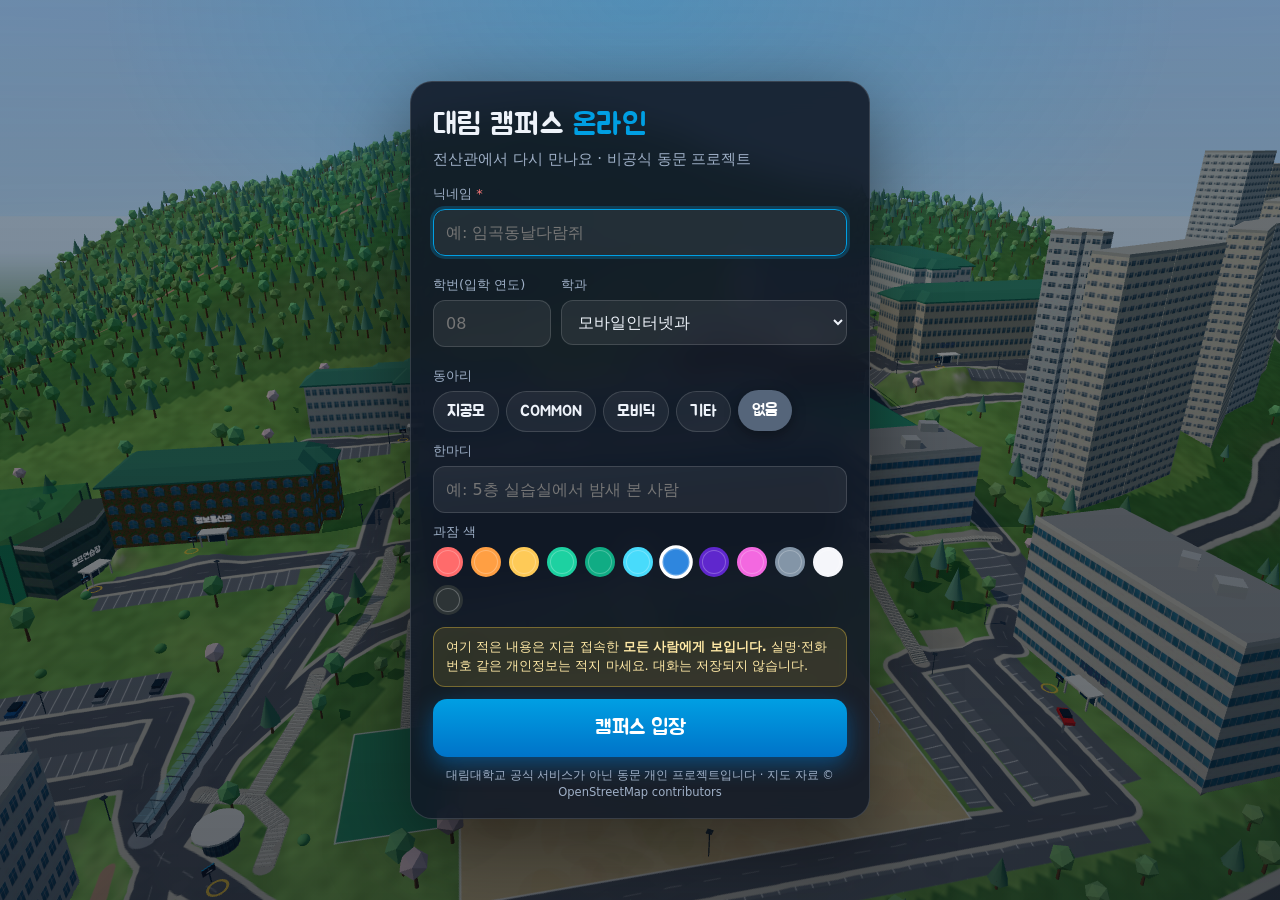
==== index.html @ 1b870dc9 "대림 캠퍼스 온라인 첫 버전 대림대학교 안양 캠퍼스를 3D로 걸어 다니며 접속자끼리 만나는 정적 웹앱.  - 캠퍼스: OpenStreetMap 건물·도로 + SRTM 고도로 지형·" ====
<!doctype html>
<html lang="ko">
<head>
<meta charset="utf-8">
<meta name="viewport" content="width=device-width, initial-scale=1, maximum-scale=1, user-scalable=no, viewport-fit=cover">
<title>대림 캠퍼스 온라인 — 전산관에서 다시 만나요</title>
<meta name="description" content="대림대학교 안양 캠퍼스를 3D로 걸어 다니며 동문들과 만나는 비공식 동문 프로젝트. 전산관, 지공모·COMMON·모비딕 동아리방, 스탬프 투어, 등굣길 타임어택.">
<meta name="theme-color" content="#0e1420">
<meta property="og:title" content="대림 캠퍼스 온라인">
<meta property="og:description" content="전산관에서 다시 만나요 — 3D 캠퍼스를 걸으며 채팅하는 비공식 동문 프로젝트">
<link rel="icon" href="data:image/svg+xml,%3Csvg xmlns='http://www.w3.org/2000/svg' viewBox='0 0 64 64'%3E%3Crect width='64' height='64' rx='14' fill='%23008fd5'/%3E%3Cpath d='M12 46 32 14l20 32z' fill='%23fff'/%3E%3Crect x='27' y='34' width='10' height='12' fill='%23008fd5'/%3E%3C/svg%3E">
<link rel="preconnect" href="https://fonts.googleapis.com">
<link rel="preconnect" href="https://fonts.gstatic.com" crossorigin>
<link href="https://fonts.googleapis.com/css2?family=Jua&display=swap" rel="stylesheet">
<link rel="stylesheet" href="css/style.css?v=1">
<script type="importmap">{ "imports": { "three": "./vendor/three.module.min.js" } }</script>
</head>
<body>
<canvas id="view"></canvas>

<!-- 불러오는 중 -->
<div id="loading" class="screen">
  <div class="loadbox">
    <div class="logo">대림 캠퍼스 <b>온라인</b></div>
    <div class="bar"><i id="loadbar"></i></div>
    <p id="loadmsg">캠퍼스를 짓는 중…</p>
  </div>
</div>

<!-- 입장 -->
<div id="join" class="screen hidden">
  <form id="joinForm" class="card" autocomplete="off">
    <h1>대림 캠퍼스 <b>온라인</b></h1>
    <p class="sub">전산관에서 다시 만나요 · 비공식 동문 프로젝트</p>
    <label class="field"><span>닉네임 <em>*</em></span>
      <input id="fName" maxlength="12" required placeholder="예: 임곡동날다람쥐" enterkeyhint="next"></label>
    <div class="row">
      <label class="field small"><span>학번(입학 연도)</span>
        <input id="fYear" inputmode="numeric" maxlength="2" pattern="[0-9]{2}" placeholder="08"></label>
      <label class="field"><span>학과</span>
        <select id="fMajor"></select></label>
    </div>
    <div class="field"><span>동아리</span>
      <div class="chips" id="fClub"></div>
      <input id="fClubText" class="hidden" maxlength="8" placeholder="동아리 이름">
    </div>
    <label class="field"><span>한마디</span>
      <input id="fTag" maxlength="30" placeholder="예: 5층 실습실에서 밤새 본 사람"></label>
    <div class="field"><span>과잠 색</span>
      <div class="swatches" id="fColors"></div>
    </div>
    <p class="notice">여기 적은 내용은 지금 접속한 <b>모든 사람에게 보입니다.</b> 실명·전화번호 같은 개인정보는 적지 마세요. 대화는 저장되지 않습니다.</p>
    <button type="submit" class="primary">캠퍼스 입장</button>
    <p class="fine">대림대학교 공식 서비스가 아닌 동문 개인 프로젝트입니다 · 지도 자료 © OpenStreetMap contributors</p>
  </form>
</div>

<!-- 게임 화면 -->
<div id="hud" class="hidden">
  <div id="topbar">
    <div class="brand">대림 캠퍼스 <b>온라인</b></div>
    <div id="place">정문</div>
    <button id="net" type="button" title="접속자 보기"><i></i><span>연결 중…</span></button>
  </div>

  <div id="side">
    <canvas id="minimap" width="360" height="360"></canvas>
    <div id="stats">
      <div class="stat" id="sStamp" title="스탬프 투어"><span>📍</span><b>0/15</b></div>
      <div class="stat" id="sGrade" title="모은 A+"><span>🅰</span><b>0</b></div>
    </div>
    <div id="menu">
      <button data-menu="stamps" title="스탬프북 (B)">📖</button>
      <button data-menu="players" title="접속자 (Tab)">👥</button>
      <button data-menu="map" title="전체 지도 (M)">🗺️</button>
      <button data-menu="emote" title="감정표현 (1~6)">🙌</button>
      <button data-menu="time" title="낮·노을·밤">🌙</button>
      <button data-menu="help" title="도움말 (H)">❓</button>
    </div>
  </div>

  <div id="stamina"><i></i></div>
  <div id="timer" class="hidden"></div>
  <div id="prompt" class="hidden"><kbd>E</kbd><span></span></div>
  <div id="banner" class="hidden"><b></b><span></span></div>
  <div id="toasts"></div>

  <div id="chat">
    <div id="chatlog" aria-live="polite"></div>
    <form id="chatform" autocomplete="off">
      <input id="chatinput" maxlength="120" placeholder="Enter 키로 채팅" enterkeyhint="send">
      <button type="submit" aria-label="보내기">➤</button>
    </form>
  </div>

  <div id="emotes">
    <button data-emote="1" title="인사 (1)">👋</button>
    <button data-emote="2" title="환호 (2)">🎉</button>
    <button data-emote="3" title="춤 (3)">💃</button>
    <button data-emote="4" title="꾸벅 (4)">🙇</button>
    <button data-emote="5" title="앉기 (5)">🧘</button>
    <button data-emote="6" title="하트 (6)">❤️</button>
  </div>

  <div id="touch">
    <div id="joy"><div id="knob"></div></div>
    <button id="bRun" type="button">달리기</button>
    <button id="bAct" type="button" class="hidden">E</button>
    <button id="bJump" type="button">점프</button>
  </div>
</div>

<!-- 패널(스탬프북·건물 안내·미니게임 등) -->
<div id="panel" class="hidden">
  <div class="card">
    <button id="panelClose" type="button" aria-label="닫기">✕</button>
    <h2 id="panelTitle"></h2>
    <div id="panelBody"></div>
  </div>
</div>

<noscript>이 페이지는 자바스크립트와 WebGL이 필요합니다.</noscript>
<script type="module" src="src/main.js?v=1"></script>
</body>
</html>
---- css/style.css ----
:root {
  --blue: #009fe3;
  --blue2: #0073c8;
  --ink: #101826;
  --glass: rgba(16, 24, 38, 0.72);
  --glass2: rgba(16, 24, 38, 0.88);
  --line: rgba(255, 255, 255, 0.14);
  --text: #eef3fa;
  --muted: #9fb0c7;
  --yellow: #ffd23f;
  --head: 'Jua', 'Pretendard', 'Malgun Gothic', 'Apple SD Gothic Neo', sans-serif;
  --body: 'Pretendard', 'Malgun Gothic', 'Apple SD Gothic Neo', 'Noto Sans KR', system-ui, sans-serif;
  --safe-b: env(safe-area-inset-bottom, 0px);
  --safe-t: env(safe-area-inset-top, 0px);
}
* { box-sizing: border-box; -webkit-tap-highlight-color: transparent; }
html, body { margin: 0; height: 100%; overflow: hidden; background: #0e1420; color: var(--text); font: 15px/1.45 var(--body); overscroll-behavior: none; }
button, input, select { font: inherit; color: inherit; }
button { cursor: pointer; }
.hidden { display: none !important; }
#view { position: fixed; inset: 0; width: 100%; height: 100%; display: block; touch-action: none; outline: none; }

/* ---------- 전체 화면(불러오기·입장) ---------- */
.screen { position: fixed; inset: 0; z-index: 50; display: grid; place-items: center; padding: 16px; overflow: auto;
  background: radial-gradient(1200px 700px at 50% 0%, rgba(0, 159, 227, 0.35), transparent 60%), linear-gradient(180deg, rgba(10, 16, 28, 0.82), rgba(10, 16, 28, 0.94)); }
#loading { background: linear-gradient(180deg, #0f2540, #0b1220); }
#join { background: radial-gradient(900px 600px at 50% 0%, rgba(0, 159, 227, 0.22), transparent 60%), linear-gradient(180deg, rgba(10, 16, 28, 0.35), rgba(10, 16, 28, 0.62)); }
.loadbox { text-align: center; width: min(360px, 86vw); }
.logo, .card h1, .brand { font-family: var(--head); letter-spacing: 0.5px; }
.logo { font-size: 34px; }
.logo b, .card h1 b, .brand b { color: var(--blue); font-weight: normal; }
.bar { height: 10px; border-radius: 99px; background: rgba(255, 255, 255, 0.12); overflow: hidden; margin: 22px 0 10px; }
.bar i { display: block; height: 100%; width: 8%; border-radius: 99px; background: linear-gradient(90deg, var(--blue), #6fe3ff); transition: width 0.35s; }
#loadmsg { color: var(--muted); margin: 0; }

.card { position: relative; width: min(460px, 100%); background: var(--glass2); border: 1px solid var(--line); border-radius: 22px; padding: 22px 22px 18px;
  box-shadow: 0 24px 80px rgba(0, 0, 0, 0.5); backdrop-filter: blur(14px); }
.card h1 { margin: 0; font-size: 30px; font-weight: normal; }
.card .sub { margin: 2px 0 14px; color: var(--muted); }
.field { display: block; margin: 10px 0; }
.field > span { display: block; font-size: 13px; color: var(--muted); margin-bottom: 5px; }
.field em { color: #ff7b7b; font-style: normal; }
.row { display: flex; gap: 10px; }
.row .field { flex: 1; }
.row .field.small { flex: 0 0 118px; }
input, select { width: 100%; padding: 11px 12px; border-radius: 12px; border: 1px solid var(--line); background: rgba(255, 255, 255, 0.07); outline: none; font-size: 16px; }
select option { color: #111; }
input:focus, select:focus { border-color: var(--blue); box-shadow: 0 0 0 3px rgba(0, 159, 227, 0.25); }
.chips { display: flex; flex-wrap: wrap; gap: 7px; }
.chips button { padding: 8px 13px; border-radius: 99px; border: 1px solid var(--line); background: rgba(255, 255, 255, 0.06); font-family: var(--head); font-size: 16px; }
.chips button.on { background: var(--c, var(--blue)); border-color: transparent; color: #fff; box-shadow: 0 4px 14px rgba(0, 0, 0, 0.35); transform: translateY(-1px); }
#fClubText { margin-top: 8px; }
.swatches { display: flex; flex-wrap: wrap; gap: 8px; }
.swatches button { width: 30px; height: 30px; border-radius: 50%; border: 3px solid transparent; padding: 0; box-shadow: inset 0 0 0 1px rgba(255, 255, 255, 0.25); }
.swatches button.on { border-color: #fff; transform: scale(1.12); }
.notice { margin: 12px 0; padding: 10px 12px; border-radius: 12px; background: rgba(255, 210, 63, 0.12); border: 1px solid rgba(255, 210, 63, 0.35); font-size: 13px; color: #ffe9a6; }
.primary { width: 100%; padding: 14px; border: 0; border-radius: 14px; background: linear-gradient(180deg, var(--blue), var(--blue2)); color: #fff; font-family: var(--head); font-size: 21px;
  box-shadow: 0 8px 22px rgba(0, 115, 200, 0.5); }
.primary:active { transform: translateY(1px); }
.fine { margin: 10px 0 0; font-size: 11.5px; color: var(--muted); text-align: center; }

/* ---------- HUD ---------- */
#hud { position: fixed; inset: 0; z-index: 10; pointer-events: none; }
#hud > * { pointer-events: auto; }
#topbar { position: absolute; left: 12px; top: calc(10px + var(--safe-t)); display: flex; align-items: center; gap: 8px; }
.brand { font-size: 19px; background: var(--glass); border: 1px solid var(--line); padding: 6px 13px; border-radius: 99px; backdrop-filter: blur(8px); }
#place { background: var(--glass); border: 1px solid var(--line); padding: 6px 13px; border-radius: 99px; font-weight: 700; backdrop-filter: blur(8px); }
#net { display: flex; align-items: center; gap: 7px; background: var(--glass); border: 1px solid var(--line); padding: 6px 13px; border-radius: 99px; backdrop-filter: blur(8px); }
#net i { width: 9px; height: 9px; border-radius: 50%; background: #f5a623; box-shadow: 0 0 8px currentColor; }
#net.up i { background: #3ddc84; }
#net.down i { background: #ff5d5d; }

#side { position: absolute; right: 12px; top: calc(10px + var(--safe-t)); display: flex; flex-direction: column; align-items: flex-end; gap: 8px; }
#minimap { width: 168px; height: 168px; border-radius: 50%; border: 3px solid rgba(255, 255, 255, 0.85); box-shadow: 0 8px 24px rgba(0, 0, 0, 0.45); background: #2c3e2f; cursor: pointer; }
#stats { display: flex; gap: 6px; }
.stat { display: flex; align-items: center; gap: 5px; background: var(--glass); border: 1px solid var(--line); padding: 4px 10px; border-radius: 99px; backdrop-filter: blur(8px); font-family: var(--head); font-size: 16px; }
.stat b { font-weight: normal; }
.stat.pop { animation: pop 0.5s; }
@keyframes pop { 30% { transform: scale(1.35); background: var(--yellow); color: #222; } }
#menu { display: flex; gap: 6px; }
.emogrid { display: grid; grid-template-columns: repeat(3, 1fr); gap: 8px; }
.emogrid button { padding: 14px 6px; border-radius: 14px; border: 1px solid var(--line); background: rgba(255, 255, 255, 0.08); font-size: 30px; }
.emogrid button small { display: block; font-size: 13px; color: var(--muted); margin-top: 2px; }
#menu button, #emotes button { width: 40px; height: 40px; border-radius: 12px; border: 1px solid var(--line); background: var(--glass); font-size: 19px; padding: 0; backdrop-filter: blur(8px); }
#menu button:hover, #emotes button:hover { background: rgba(0, 159, 227, 0.55); }

#stamina { position: absolute; left: 50%; bottom: calc(26px + var(--safe-b)); width: 190px; height: 9px; transform: translateX(-50%); border-radius: 99px; background: rgba(0, 0, 0, 0.45); border: 1px solid var(--line); overflow: hidden; opacity: 0; transition: opacity 0.3s; }
#stamina.show { opacity: 1; }
#stamina i { display: block; height: 100%; width: 100%; background: linear-gradient(90deg, #5fe08a, #c8f56b); transition: width 0.1s; }
#stamina.tired i { background: #ff6b6b; }

#timer { position: absolute; left: 50%; top: calc(58px + var(--safe-t)); transform: translateX(-50%); font-family: var(--head); font-size: 26px; padding: 6px 18px; border-radius: 14px; background: rgba(255, 210, 63, 0.95); color: #1b1b1b; box-shadow: 0 8px 24px rgba(0, 0, 0, 0.4); white-space: nowrap; }
#timer small { font-size: 14px; opacity: 0.75; margin-left: 8px; }

#prompt { position: absolute; left: 50%; bottom: calc(64px + var(--safe-b)); transform: translateX(-50%); display: flex; align-items: center; gap: 9px; padding: 9px 16px 9px 10px; border-radius: 99px; background: var(--glass2); border: 1px solid rgba(255, 255, 255, 0.3); font-weight: 700; box-shadow: 0 8px 24px rgba(0, 0, 0, 0.4); cursor: pointer; white-space: nowrap; animation: bob 1.1s infinite; }
#prompt kbd { display: grid; place-items: center; min-width: 28px; height: 28px; padding: 0 6px; border-radius: 8px; background: var(--yellow); color: #111; font: 700 15px var(--body); box-shadow: 0 2px 0 #b98f12; }
@keyframes bob { 50% { transform: translateX(-50%) translateY(-4px); } }

#banner { position: absolute; left: 50%; top: 24%; transform: translate(-50%, -50%); text-align: center; pointer-events: none !important; animation: bannerIn 0.45s cubic-bezier(0.2, 1.6, 0.4, 1); }
#banner b { display: block; font-family: var(--head); font-weight: normal; font-size: clamp(34px, 7vw, 64px); color: #fff; text-shadow: 0 4px 0 #0073c8, 0 8px 26px rgba(0, 0, 0, 0.6); -webkit-text-stroke: 2px #0b3d6b; paint-order: stroke fill; }
#banner span { display: inline-block; margin-top: 6px; padding: 4px 14px; border-radius: 99px; background: rgba(0, 0, 0, 0.55); font-weight: 700; }
#banner.gold b { text-shadow: 0 4px 0 #c98a00, 0 8px 26px rgba(0, 0, 0, 0.6); color: var(--yellow); -webkit-text-stroke: 2px #6b4a00; }
@keyframes bannerIn { from { transform: translate(-50%, -50%) scale(0.3) rotate(-6deg); opacity: 0; } }

#toasts { position: absolute; left: 50%; top: calc(104px + var(--safe-t)); transform: translateX(-50%); display: flex; flex-direction: column; align-items: center; gap: 6px; pointer-events: none !important; }
.toast { padding: 7px 14px; border-radius: 99px; background: var(--glass2); border: 1px solid var(--line); font-weight: 600; animation: toastIn 0.25s; white-space: nowrap; max-width: 92vw; overflow: hidden; text-overflow: ellipsis; }
.toast.out { opacity: 0; transition: opacity 0.4s; }
@keyframes toastIn { from { transform: translateY(-8px); opacity: 0; } }

#chat { position: absolute; left: 12px; bottom: calc(12px + var(--safe-b)); width: min(360px, calc(100vw - 24px)); }
#chatlog { max-height: 190px; overflow-y: auto; display: flex; flex-direction: column; gap: 3px; padding: 4px 2px; scrollbar-width: none; mask-image: linear-gradient(180deg, transparent, #000 22%); }
#chatlog::-webkit-scrollbar { display: none; }
.msg { align-self: flex-start; max-width: 100%; padding: 4px 10px; border-radius: 12px; background: rgba(12, 18, 30, 0.62); word-break: break-word; text-shadow: 0 1px 2px rgba(0, 0, 0, 0.5); }
.msg b { margin-right: 6px; }
.msg.sys { background: rgba(0, 159, 227, 0.28); color: #dff3ff; font-size: 13.5px; }
.msg.me { background: rgba(0, 115, 200, 0.5); }
#chatform { display: flex; gap: 6px; margin-top: 5px; }
#chatinput { flex: 1; padding: 9px 13px; border-radius: 99px; background: var(--glass); backdrop-filter: blur(8px); }
#chatform button { width: 40px; border-radius: 50%; border: 0; background: var(--blue); color: #fff; }

#emotes { position: absolute; left: 12px; bottom: calc(268px + var(--safe-b)); display: none; flex-direction: column; gap: 6px; }
@media (min-height: 620px) { #emotes { display: flex; flex-direction: row; left: 384px; bottom: calc(12px + var(--safe-b)); } }

/* ---------- 터치 조작 ---------- */
#touch { display: none; }
body.touch #touch { display: block; }
body.touch #emotes { display: none; }
#joy { position: absolute; left: 22px; bottom: calc(86px + var(--safe-b)); width: 124px; height: 124px; border-radius: 50%; background: rgba(255, 255, 255, 0.12); border: 2px solid rgba(255, 255, 255, 0.35); touch-action: none; }
#knob { position: absolute; left: 50%; top: 50%; width: 54px; height: 54px; margin: -27px 0 0 -27px; border-radius: 50%; background: rgba(255, 255, 255, 0.85); box-shadow: 0 4px 14px rgba(0, 0, 0, 0.4); }
#touch button { position: absolute; right: 18px; width: 72px; height: 72px; border-radius: 50%; border: 2px solid rgba(255, 255, 255, 0.45); background: rgba(16, 24, 38, 0.6); font-family: var(--head); font-size: 17px; touch-action: manipulation; }
#bJump { bottom: calc(92px + var(--safe-b)); }
#bRun { bottom: calc(176px + var(--safe-b)); right: 96px !important; width: 62px !important; height: 62px !important; font-size: 14px !important; }
#bRun.on { background: var(--blue); }
#bAct { bottom: calc(176px + var(--safe-b)); background: var(--yellow) !important; color: #111; font-size: 24px !important; }
/* 터치 화면: 채팅은 위쪽(키보드가 올라와도 보이게), 안내 문구는 버튼 위 */
body.touch #chat { left: 10px; top: calc(52px + var(--safe-t)); bottom: auto; width: calc(100vw - 148px); max-width: 420px; display: flex; flex-direction: column-reverse; }
body.touch #chatlog { max-height: 82px; mask-image: none; -webkit-mask-image: none; }
body.touch #chatform { margin: 0 0 4px; }
body.touch #chatinput { padding: 7px 12px; }
body.touch #chatform button { width: 36px; height: 36px; flex: 0 0 36px; }
body.touch #prompt kbd { display: none; }
body.touch #prompt { padding-left: 16px; bottom: calc(262px + var(--safe-b)); }
body.touch #stamina { bottom: calc(22px + var(--safe-b)); width: 150px; }
body.touch #toasts { top: calc(190px + var(--safe-t)); }
body.touch #timer { top: calc(150px + var(--safe-t)); font-size: 21px; }
@media (orientation: landscape) and (max-height: 500px) {
  body.touch #chat { width: min(300px, 38vw); }
  body.touch #chatlog { max-height: 54px; }
  body.touch #joy { bottom: calc(26px + var(--safe-b)); }
  body.touch #bJump { bottom: calc(26px + var(--safe-b)); }
  body.touch #bRun, body.touch #bAct { bottom: calc(108px + var(--safe-b)); }
  body.touch #prompt { bottom: calc(18px + var(--safe-b)); }
  body.touch #toasts { top: calc(56px + var(--safe-t)); }
  body.touch #timer { top: calc(96px + var(--safe-t)); }
}

/* ---------- 패널 ---------- */
#panel { position: fixed; inset: 0; z-index: 30; display: grid; place-items: center; padding: 14px; background: rgba(6, 10, 18, 0.55); backdrop-filter: blur(3px); }
#panel .card { width: min(560px, 100%); max-height: min(86vh, 760px); overflow: auto; padding: 18px 18px 16px; }
#panel.wide .card { width: min(820px, 100%); }
#panel h2 { margin: 0 34px 10px 0; font: normal 25px var(--head); }
#panelClose { position: absolute; right: 12px; top: 12px; width: 34px; height: 34px; border-radius: 50%; border: 1px solid var(--line); background: rgba(255, 255, 255, 0.08); }
#panelBody p { margin: 6px 0; }
#panelBody .muted { color: var(--muted); font-size: 13px; }
.btn { padding: 10px 16px; border-radius: 12px; border: 1px solid var(--line); background: rgba(255, 255, 255, 0.09); font-weight: 700; }
.btn.primary { width: auto; font: normal 18px var(--head); padding: 10px 20px; }
.btn:hover { background: rgba(0, 159, 227, 0.4); }
.btnrow { display: flex; flex-wrap: wrap; gap: 8px; margin-top: 12px; }
.floors { margin: 8px 0 0; padding: 0; list-style: none; }
.floors li { display: flex; gap: 10px; padding: 6px 0; border-top: 1px solid var(--line); }
.floors b { flex: 0 0 34px; color: var(--blue); font-family: var(--head); font-weight: normal; }
.tag { display: inline-block; padding: 2px 9px; border-radius: 99px; background: rgba(255, 255, 255, 0.1); font-size: 12.5px; margin-right: 5px; }
.stampgrid { display: grid; grid-template-columns: repeat(auto-fill, minmax(96px, 1fr)); gap: 8px; }
.stamp { aspect-ratio: 1; border-radius: 16px; border: 2px dashed rgba(255, 255, 255, 0.25); display: grid; place-items: center; text-align: center; padding: 6px; color: var(--muted); font-size: 13px; }
.stamp i { display: block; font: normal 30px var(--head); font-style: normal; }
.stamp.got { border: 3px solid #ff5a5a; color: #ffdede; background: rgba(255, 90, 90, 0.14); transform: rotate(-4deg); }
.stamp.got i { color: #ff6b6b; }
.plist { list-style: none; margin: 0; padding: 0; }
.plist li { display: flex; align-items: center; gap: 10px; padding: 8px 4px; border-top: 1px solid var(--line); }
.plist .dot { width: 16px; height: 16px; border-radius: 50%; flex: 0 0 auto; border: 2px solid #fff; }
.plist .who { flex: 1; min-width: 0; }
.plist .who small { display: block; color: var(--muted); overflow: hidden; text-overflow: ellipsis; white-space: nowrap; }
.plist button { padding: 5px 10px; border-radius: 9px; border: 1px solid var(--line); background: rgba(255, 255, 255, 0.07); font-size: 12.5px; }
.keys { display: grid; grid-template-columns: auto 1fr; gap: 6px 12px; align-items: center; }
.keys kbd { display: inline-block; padding: 2px 8px; border-radius: 7px; background: rgba(255, 255, 255, 0.14); border: 1px solid var(--line); font: 600 13px var(--body); white-space: nowrap; }
.quiz .q { font-size: 18px; font-weight: 700; margin: 10px 0; }
.quiz .opts { display: grid; gap: 8px; }
.quiz .opts button { text-align: left; padding: 11px 14px; border-radius: 12px; border: 1px solid var(--line); background: rgba(255, 255, 255, 0.07); }
.quiz .opts button.ok { background: rgba(61, 220, 132, 0.4); border-color: #3ddc84; }
.quiz .opts button.no { background: rgba(255, 93, 93, 0.4); border-color: #ff5d5d; }
.gamecv { display: block; width: 100%; max-width: 420px; margin: 8px auto; border-radius: 14px; background: #0c1a12; image-rendering: pixelated; touch-action: none; }
.bigmap { display: block; width: 100%; border-radius: 14px; }
.elev { display: grid; grid-template-columns: repeat(3, 1fr); gap: 8px; }
.elev button { padding: 16px 8px; border-radius: 14px; border: 1px solid var(--line); background: rgba(255, 255, 255, 0.08); font: normal 22px var(--head); }
.elev button small { display: block; font: 12px var(--body); color: var(--muted); margin-top: 3px; }
.elev button.cur { background: var(--blue); }
.elev button:disabled { opacity: 0.35; cursor: default; }

@media (max-width: 720px) {
  .brand { display: none; }
  #minimap { width: 112px; height: 112px; }
  #menu button { width: 36px; height: 36px; font-size: 17px; }
  #menu { flex-wrap: wrap; justify-content: flex-end; max-width: 130px; }
  #banner { top: 30%; }
}
@media (max-height: 460px) {
  #chatlog { max-height: 70px; }
  #minimap { width: 96px; height: 96px; }
}
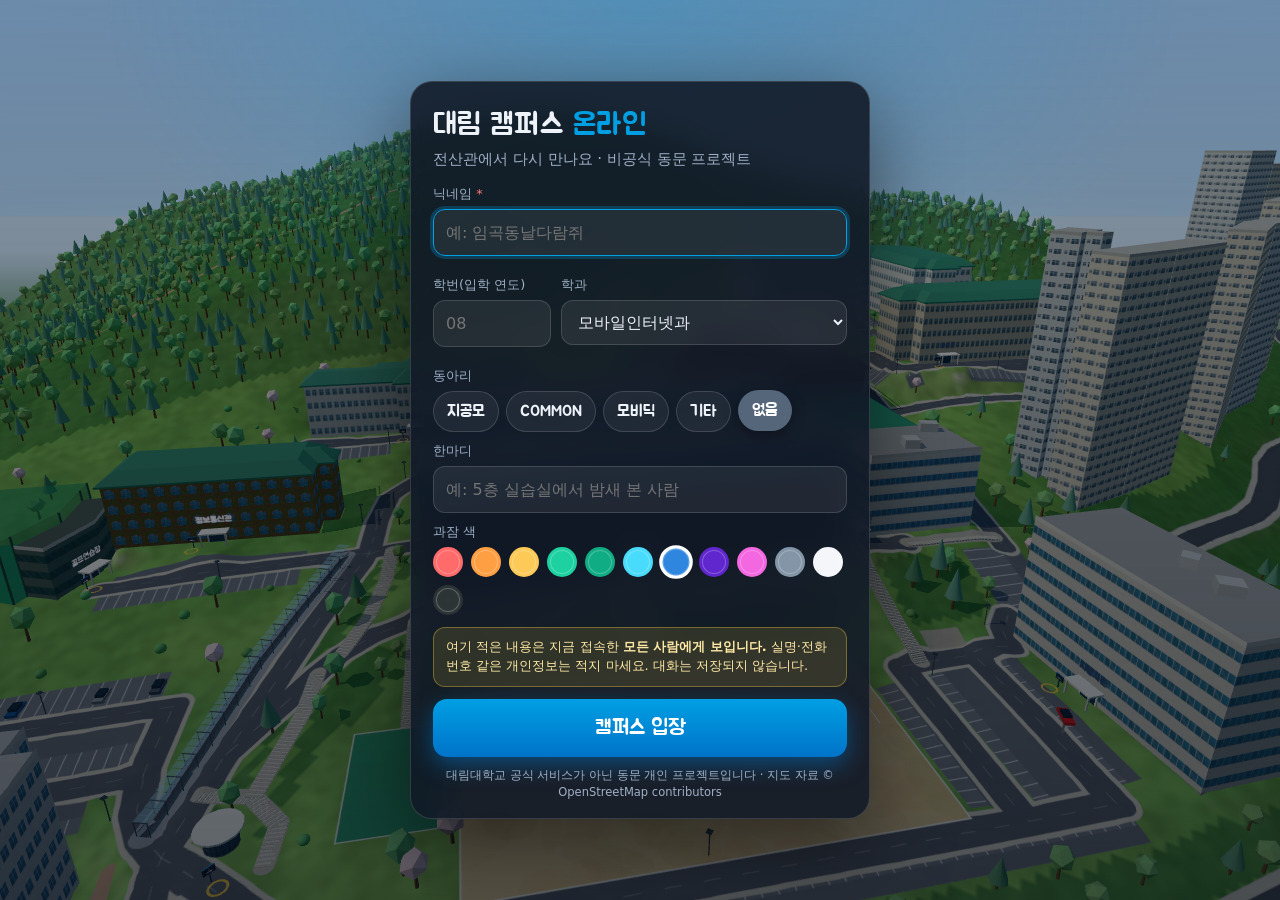
==== commit 35e778de: "걸어서 닿는지 전수 점검 반영, 접속 유지·방 나누기 보완 (v1.0.1) - 전산관 실내: 방 문을 2칸으로 넓히고 문 앞 가구 정리 - 탭이 가려져도 생존 신호를 보내 접속이 " ====
--- a/index.html
+++ b/index.html
@@ -12,7 +12,7 @@
 <link rel="preconnect" href="https://fonts.googleapis.com">
 <link rel="preconnect" href="https://fonts.gstatic.com" crossorigin>
 <link href="https://fonts.googleapis.com/css2?family=Jua&display=swap" rel="stylesheet">
-<link rel="stylesheet" href="css/style.css?v=1">
+<link rel="stylesheet" href="css/style.css?v=2">
 <script type="importmap">{ "imports": { "three": "./vendor/three.module.min.js" } }</script>
 </head>
 <body>
@@ -120,6 +120,6 @@
 </div>
 
 <noscript>이 페이지는 자바스크립트와 WebGL이 필요합니다.</noscript>
-<script type="module" src="src/main.js?v=1"></script>
+<script type="module" src="src/main.js?v=2"></script>
 </body>
 </html>
--- a/css/style.css
+++ b/css/style.css
@@ -150,6 +150,7 @@
   body.touch #bJump { bottom: calc(26px + var(--safe-b)); }
   body.touch #bRun, body.touch #bAct { bottom: calc(108px + var(--safe-b)); }
   body.touch #prompt { bottom: calc(18px + var(--safe-b)); }
+  body.touch #stamina { bottom: calc(64px + var(--safe-b)); }
   body.touch #toasts { top: calc(56px + var(--safe-t)); }
   body.touch #timer { top: calc(96px + var(--safe-t)); }
 }
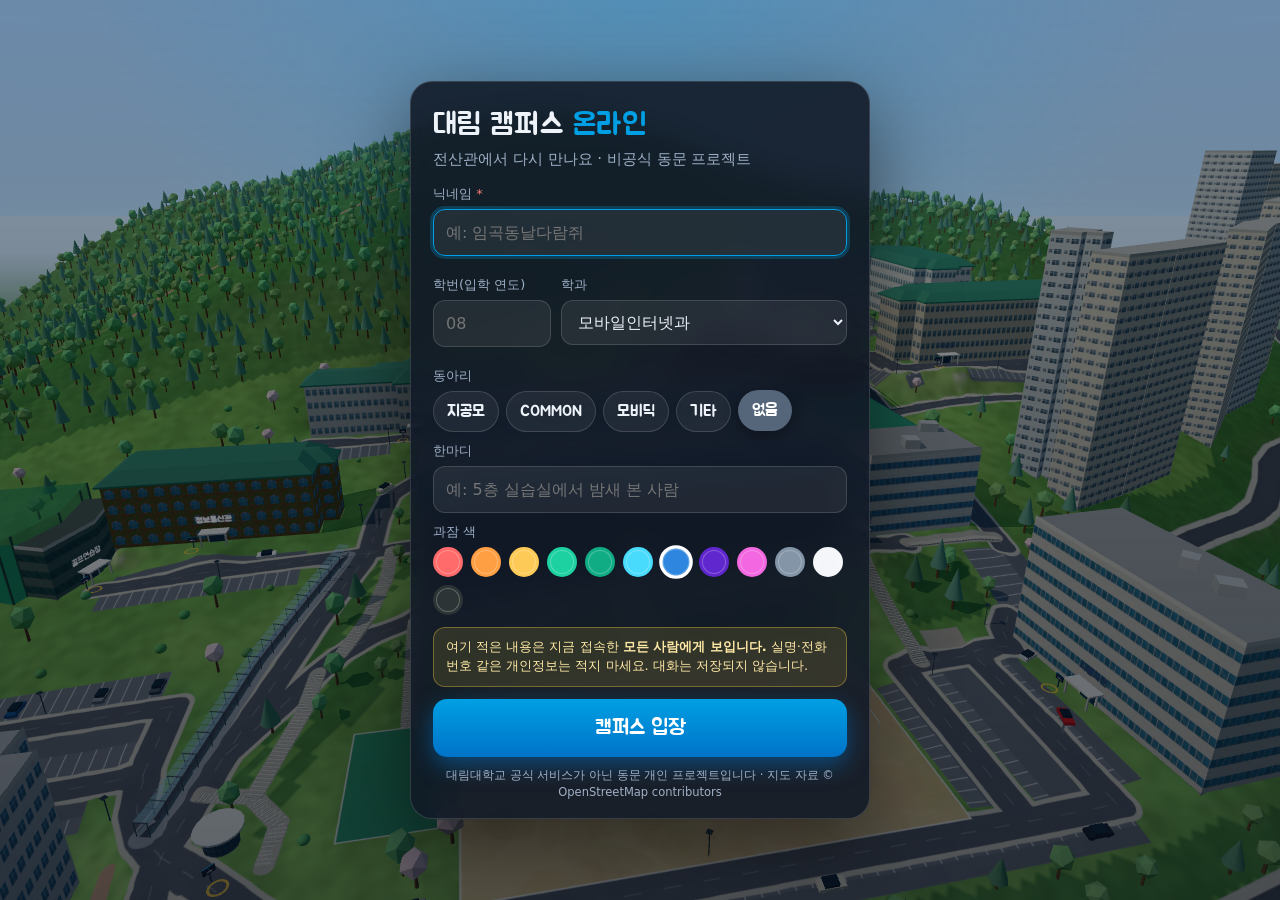
==== commit b078b745: "난투 공용 기반: 통신 예산·검증, 무기·기절·탑승 필드, HUD, 효과 풀 - rules.js(무기표·validateHit), limiter.js(초당 8건 창), 상태 14칸 " ====
--- a/index.html
+++ b/index.html
@@ -80,9 +80,12 @@
   </div>
 
   <div id="stamina"><i></i></div>
+  <div id="hp" class="hidden"><div class="track"><i></i></div><b>100</b></div>
   <div id="timer" class="hidden"></div>
   <div id="prompt" class="hidden"><kbd>E</kbd><span></span></div>
   <div id="banner" class="hidden"><b></b><span></span></div>
+  <!-- 보스 체력: 반드시 #banner 뒤에 둔다(터치에서는 배너가 떠 있는 동안 CSS 형제 선택자로 감춘다) -->
+  <div id="bossbar" class="hidden"><b></b><div class="track"><i></i></div></div>
   <div id="toasts"></div>
 
   <div id="chat">
@@ -102,10 +105,23 @@
     <button data-emote="6" title="하트 (6)">❤️</button>
   </div>
 
+  <!-- 난투: 무기 막대(평화가 기본), 탑승 중에는 같은 자리에 차량 계기 -->
+  <div id="weapons">
+    <div id="wpnName"><kbd>Q</kbd><span>평화</span><span class="atk"><kbd>F</kbd>공격</span></div>
+    <button type="button" data-wpn="0" data-name="평화" class="on" title="평화 (무기를 넣으면 맞지 않아요)" aria-label="평화"><span>🤝</span><i></i></button>
+    <button type="button" data-wpn="1" data-name="주먹" title="주먹" aria-label="주먹"><span>👊</span><i></i></button>
+    <button type="button" data-wpn="2" data-name="물총" title="물총" aria-label="물총"><span>💦</span><i></i></button>
+    <button type="button" data-wpn="3" data-name="폭죽 바주카" title="폭죽 바주카" aria-label="폭죽 바주카"><span>🎆</span><i></i></button>
+    <button type="button" data-wpn="4" data-name="대포" title="대포" aria-label="대포"><span>💣</span><i></i></button>
+  </div>
+  <div id="carhud" class="hidden"><span>🚗</span><b>0</b><small>km/h</small><div class="track"><i></i></div></div>
+
   <div id="touch">
     <div id="joy"><div id="knob"></div></div>
+    <button id="bWpn" type="button" aria-label="무기 바꾸기"><span>🤝</span><small>무기</small><i></i></button>
     <button id="bRun" type="button">달리기</button>
     <button id="bAct" type="button" class="hidden">E</button>
+    <button id="bAtk" type="button">공격</button>
     <button id="bJump" type="button">점프</button>
   </div>
 </div>
--- a/css/style.css
+++ b/css/style.css
@@ -208,3 +208,107 @@
   #chatlog { max-height: 70px; }
   #minimap { width: 96px; height: 96px; }
 }
+
+/* ---------- 난투 HUD: 체력·무기 막대·차량 계기·보스 ---------- */
+/* 계속 바뀌는 3D 화면 위에 뜨므로 backdrop-filter는 쓰지 않는다. 표시 전용 요소는 입력을 받지 않고, 무기 막대는 버튼만 받는다. */
+#hp, #carhud, #bossbar, #weapons { pointer-events: none !important; }
+#hp .track, #carhud .track, #bossbar .track { overflow: hidden; border-radius: 99px; background: rgba(0, 0, 0, 0.5); }
+#hp .track i, #carhud .track i, #bossbar .track i { display: block; width: 100%; height: 100%; border-radius: 99px; transition: width 0.15s; }
+
+/* 난투 체력: 체력(스태미나) 막대와 같은 폭으로 그 위에. PC는 감정표현 줄(위 끝 52px)과 안내 문구(아래 끝 64px) 사이에 둔다. 하트와 숫자는 막대 오른쪽 바깥. */
+#hp { position: absolute; left: 50%; bottom: calc(54px + var(--safe-b)); transform: translateX(-50%); width: 190px; height: 8px; }
+#hp .track { width: 100%; height: 100%; border: 1px solid var(--line); }
+#hp .track i { background: linear-gradient(90deg, #ff4d6d, #ff9a76); }
+#hp b { position: absolute; left: calc(100% + 6px); top: 0; font: 700 11px/8px var(--body); color: #ffe1e6; text-shadow: 0 1px 2px rgba(0, 0, 0, 0.9); white-space: nowrap; }
+#hp b::before { content: '♥'; margin-right: 3px; color: #ff6b81; }
+#hp.low .track i { background: #ff3b3b; animation: hpLow 0.5s infinite alternate; }
+@keyframes hpLow { to { opacity: 0.4; } }
+/* 폭 934px 미만인 PC 창에서는 막대 왼쪽 끝이 채팅 입력 줄(위 끝 55.2px) 위에 오므로 2px 올리고 그만큼 얇게 한다(터치 화면은 아래 규칙이 덮어쓴다). */
+@media (max-width: 939px) { #hp { bottom: calc(56px + var(--safe-b)); height: 6px; } #hp b { line-height: 6px; } }
+
+/* 무기 막대: PC는 오른쪽 아래. 고른 칸은 노란 테두리, 쿨다운은 칸을 아래에서부터 덮는 반투명 막(scaleY = 남은 비율)으로 보여 준다. */
+#weapons { position: absolute; right: 12px; bottom: calc(12px + var(--safe-b)); display: flex; gap: 5px; }
+#weapons button { pointer-events: auto; position: relative; flex: 0 0 auto; width: 44px; height: 44px; padding: 0; overflow: hidden; border-radius: 12px; border: 1px solid var(--line); background: var(--glass2); font-size: 22px; line-height: 1; touch-action: manipulation; user-select: none; -webkit-user-select: none; -webkit-touch-callout: none; }
+@media (hover: hover) { #weapons button:hover { background: rgba(0, 159, 227, 0.55); } }
+#weapons button.on { border-color: var(--yellow); background: rgba(92, 76, 20, 0.92); box-shadow: 0 0 0 2px var(--yellow), 0 4px 14px rgba(0, 0, 0, 0.4); }
+#weapons button i, #bWpn i { position: absolute; inset: 0; background: rgba(6, 10, 18, 0.68); transform: scaleY(0); transform-origin: 50% 100%; pointer-events: none; }
+#wpnName { position: absolute; right: 0; bottom: calc(100% + 6px); display: flex; align-items: center; gap: 6px; padding: 2px 10px 2px 3px; border-radius: 99px; background: var(--glass2); border: 1px solid var(--line); font: 14px/18px var(--head); white-space: nowrap; }
+#wpnName kbd { display: grid; place-items: center; min-width: 18px; height: 18px; padding: 0 4px; border-radius: 6px; background: var(--yellow); color: #111; font: 700 11px var(--body); }
+/* 무기를 들고 있는 동안에는 공격 키도 알려 준다 */
+#wpnName .atk { display: none; align-items: center; gap: 6px; margin-left: 4px; }
+#hud.armed #wpnName .atk { display: flex; }
+
+/* 차량 계기(속도·내구도): 탑승 중에는 무기 막대 자리를 대신 쓴다. */
+#carhud { position: absolute; right: 12px; bottom: calc(12px + var(--safe-b)); display: flex; align-items: center; gap: 8px; height: 44px; padding: 0 14px 0 10px; overflow: hidden; border-radius: 14px; background: var(--glass2); border: 1px solid var(--line); font: 20px/1 var(--head); white-space: nowrap; }
+#carhud b { min-width: 2ch; text-align: right; font-weight: normal; color: var(--yellow); }
+#carhud small { margin-left: -4px; font: 11px/1 var(--body); color: var(--muted); }
+#carhud .track { flex: 1 1 70px; min-width: 0; height: 8px; border: 1px solid var(--line); }
+#carhud .track i { background: linear-gradient(90deg, #6fd3ff, #d4f3ff); }
+#carhud.low .track i { background: #ff5d5d; }
+#hud.has-car #weapons { display: none; }
+/* 좁은 PC 창에서는 오른쪽 아래가 감정표현 줄(x 384~654, 높이 620px 이상에서만 보임)과 겹치므로 안내 문구(위 끝 116px) 위로 올린다.
+   폭 780px 미만이면 창 높이와 상관없이 가운데 체력 숫자(오른쪽 끝 = 50% + 135px)에 닿으므로 마찬가지로 올린다. */
+@media (max-width: 939px) and (min-height: 620px), (max-width: 779px) { #weapons, #carhud { bottom: calc(120px + var(--safe-b)); } }
+/* 폭 624px 미만이면 채팅(오른쪽 끝 372px)에 닿으므로 채팅 기록(위 끝 250px) 위로 올린다. */
+@media (max-width: 623px) and (min-height: 600px) { #weapons, #carhud { bottom: calc(256px + var(--safe-b)); } }
+
+/* 보스 체력: 타임어택 시계 자리를 쓴다(둘은 함께 뜨지 않는다 — 타임어택 중에는 ui.js가 숨긴다). */
+#bossbar { position: absolute; left: 50%; top: calc(58px + var(--safe-t)); transform: translateX(-50%); width: min(320px, calc(100vw - 260px)); height: 40px; padding: 4px 12px 0; border-radius: 12px; background: var(--glass2); border: 1px solid rgba(255, 120, 120, 0.5); box-shadow: 0 8px 24px rgba(0, 0, 0, 0.35); text-align: center; }
+#bossbar b { display: block; overflow: hidden; font: normal 15px/18px var(--head); color: #ffdcdc; white-space: nowrap; text-overflow: ellipsis; }
+#bossbar .track { height: 9px; margin-top: 3px; }
+#bossbar .track i { background: linear-gradient(90deg, #d63031, #ff7675); transition: width 0.2s; }
+/* PC: 보스 막대(아래 끝 98px)가 떠 있는 동안 큰 알림(배너, 높이 최대 129px)은 그 아래로 내린다. 창 높이 717px 이상이면 원래 자리 그대로다. */
+body:not(.touch) #hud.has-boss #banner { top: max(24%, 172px); }
+@media (max-width: 720px) { body:not(.touch) #hud.has-boss #banner { top: max(30%, 172px); } }
+
+/* ---------- 난투 HUD: 터치 ---------- */
+/* 세로 화면, 아래에서부터: 체력 22~31 · 난투 체력 36~46 · 무기 띠(차량 계기) 50~84 · 조이스틱 86~ · 공격/점프 92~ */
+body.touch #hp { bottom: calc(36px + var(--safe-b)); width: 150px; height: 10px; }
+body.touch #hp b { line-height: 10px; }
+body.touch #weapons { right: auto; left: 50%; bottom: calc(50px + var(--safe-b)); transform: translateX(-50%); gap: 4px; }
+body.touch #weapons button { width: 34px; height: 34px; border-radius: 10px; font-size: 18px; }
+body.touch #weapons button.on { box-shadow: inset 0 0 0 2px var(--yellow); }
+body.touch #wpnName { display: none; }
+body.touch #carhud { right: auto; left: 50%; bottom: calc(50px + var(--safe-b)); transform: translateX(-50%); height: 34px; padding: 0 12px 0 8px; font-size: 17px; }
+/* 보스 막대는 채팅 아래 왼쪽(오른쪽은 메뉴가 화면 오른쪽 끝에서 132px까지 차지한다). 보이는 동안 알림은 그 아래로. */
+body.touch #bossbar { left: 10px; top: calc(196px + var(--safe-t)); transform: none; width: calc(100vw - 148px); max-width: 420px; }
+body.touch #hud.has-boss #toasts { top: calc(240px + var(--safe-t)); }
+/* 내려간 알림 줄이 낮은 화면(높이 640px)에서 무기 버튼에 닿지 않게, 보스 막대가 있는 동안은 최근 3개만 보인다. */
+body.touch #hud.has-boss #toasts .toast:nth-last-child(n+4) { display: none; }
+/* 높이 700px 미만이면 세 번째 줄(아래 끝 365px)이 안내 문구(위 끝 = 화면 아래에서 308px)에 닿으므로 2개만 보인다. */
+@media (max-height: 699px) { body.touch #hud.has-boss #toasts .toast:nth-last-child(n+3) { display: none; } }
+/* 터치 화면은 배너를 내릴 자리가 없으므로(아래에 안내 문구·버튼), 배너가 떠 있는 동안에는 보스 막대를 잠깐 감춘다. */
+body.touch #banner:not(.hidden) ~ #bossbar { visibility: hidden; }
+/* 공격은 점프 왼쪽, 무기는 달리기 왼쪽. 크기·오른쪽 여백은 #touch button(72px, right 18px)을 덮어쓴다. */
+#bAtk { bottom: calc(92px + var(--safe-b)); }
+#bWpn { bottom: calc(176px + var(--safe-b)); }
+#touch #bAtk { right: 96px; opacity: 0.55; }
+#touch #bWpn { right: 164px; width: 62px; height: 62px; padding: 0; overflow: hidden; display: flex; flex-direction: column; align-items: center; justify-content: center; line-height: 1; }
+#bWpn span { font-size: 24px; }
+#bWpn small { margin-top: 3px; font-size: 11px; opacity: 0.85; }
+/* 누르고 있는 버튼: 길게 눌러도 화면이 밀리거나 글자가 선택되지 않게 */
+#touch #bAtk, #touch #bJump { touch-action: none; }
+#touch #bAtk, #touch #bJump, #touch #bWpn { user-select: none; -webkit-user-select: none; -webkit-touch-callout: none; }
+/* 공격 버튼: 평화일 때는 흐리게, 무기를 들면 빨갛게, 운전 중에는 경적(노랑) */
+#hud.armed #bAtk { opacity: 1; background: rgba(226, 74, 60, 0.8); border-color: rgba(255, 255, 255, 0.75); }
+#hud.has-car #bAtk { opacity: 1; background: rgba(255, 210, 63, 0.88); border-color: rgba(255, 255, 255, 0.75); color: #111; }
+#hud.has-car #bJump { font-size: 14px; }
+@media (orientation: landscape) and (max-height: 500px) {
+  /* 가로 화면, 아래에서부터: 안내 18~60 · 체력 64~73 · 난투 체력 77~87 · (탑승 중) 차량 계기 77~101, 난투 체력과 함께면 91~115 */
+  body.touch #bAtk { bottom: calc(26px + var(--safe-b)); }
+  body.touch #bWpn { bottom: calc(108px + var(--safe-b)); }
+  body.touch #weapons { display: none; }
+  body.touch #hp { bottom: calc(77px + var(--safe-b)); }
+  /* 폭 제한: 난투 체력 위로 올라가면 무기 버튼(왼쪽 끝 = 100vw - 226px)과 높이가 겹치므로 가로로 6px 이상 띄운다 */
+  body.touch #carhud { bottom: calc(77px + var(--safe-b)); width: min(176px, calc(100vw - 464px)); height: 24px; gap: 5px; padding: 0 10px 0 6px; font-size: 14px; }
+  body.touch #carhud small { margin-left: -2px; font-size: 10px; }
+  body.touch #hud.has-hp #carhud { bottom: calc(91px + var(--safe-b)); }
+  /* 채팅(왼쪽, 폭 min(300px, 38vw))과 미니맵 사이 가운데 */
+  body.touch #bossbar { left: 50%; top: calc(52px + var(--safe-t)); transform: translateX(-50%); width: min(180px, calc(100vw - 2 * min(300px, 38vw) - 32px)); max-width: none; }
+  body.touch #hud.has-boss #toasts { top: calc(96px + var(--safe-t)); }
+  /* 알림 줄이 무기 버튼(위 끝 = 화면 아래에서 170px)까지 내려오지 않게 최근 3개만, 보스 막대가 있으면 2개만 보인다 */
+  body.touch #toasts .toast:nth-last-child(n+4) { display: none; }
+  body.touch #hud.has-boss #toasts .toast:nth-last-child(n+3) { display: none; }
+}
+/* 폭 360px 미만 세로 화면은 무기 버튼이 조이스틱에 닿으므로(둥근 테두리 사이 간격: 360px에서 7px, 350px에서 0) 아래 무기 띠만 쓴다. */
+@media (orientation: portrait) and (max-width: 359px) { #touch #bWpn { display: none; } }
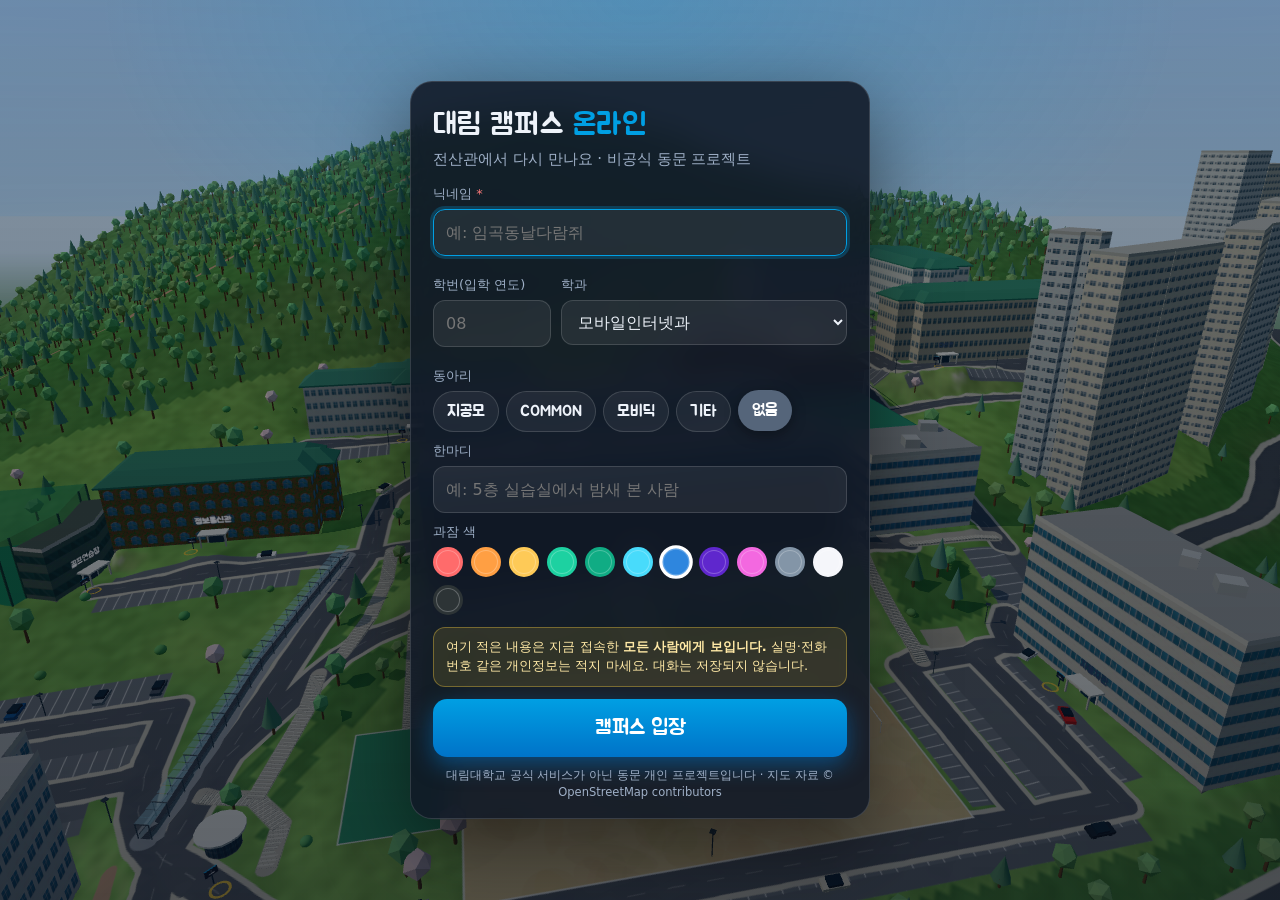
==== commit 30fd8777: "난투 모드: 무기·건물 부수기·자동차·보스 (v1.1.0) - 무기 4종(주먹·물총·폭죽 바주카·대포), 자동 조준과 클릭 발사, 남의 발사 재현 - 폭죽·대포로 건물 붕괴 → 4" ====
--- a/index.html
+++ b/index.html
@@ -12,7 +12,7 @@
 <link rel="preconnect" href="https://fonts.googleapis.com">
 <link rel="preconnect" href="https://fonts.gstatic.com" crossorigin>
 <link href="https://fonts.googleapis.com/css2?family=Jua&display=swap" rel="stylesheet">
-<link rel="stylesheet" href="css/style.css?v=2">
+<link rel="stylesheet" href="css/style.css?v=3">
 <script type="importmap">{ "imports": { "three": "./vendor/three.module.min.js" } }</script>
 </head>
 <body>
@@ -136,6 +136,6 @@
 </div>
 
 <noscript>이 페이지는 자바스크립트와 WebGL이 필요합니다.</noscript>
-<script type="module" src="src/main.js?v=2"></script>
+<script type="module" src="src/main.js?v=3"></script>
 </body>
 </html>
